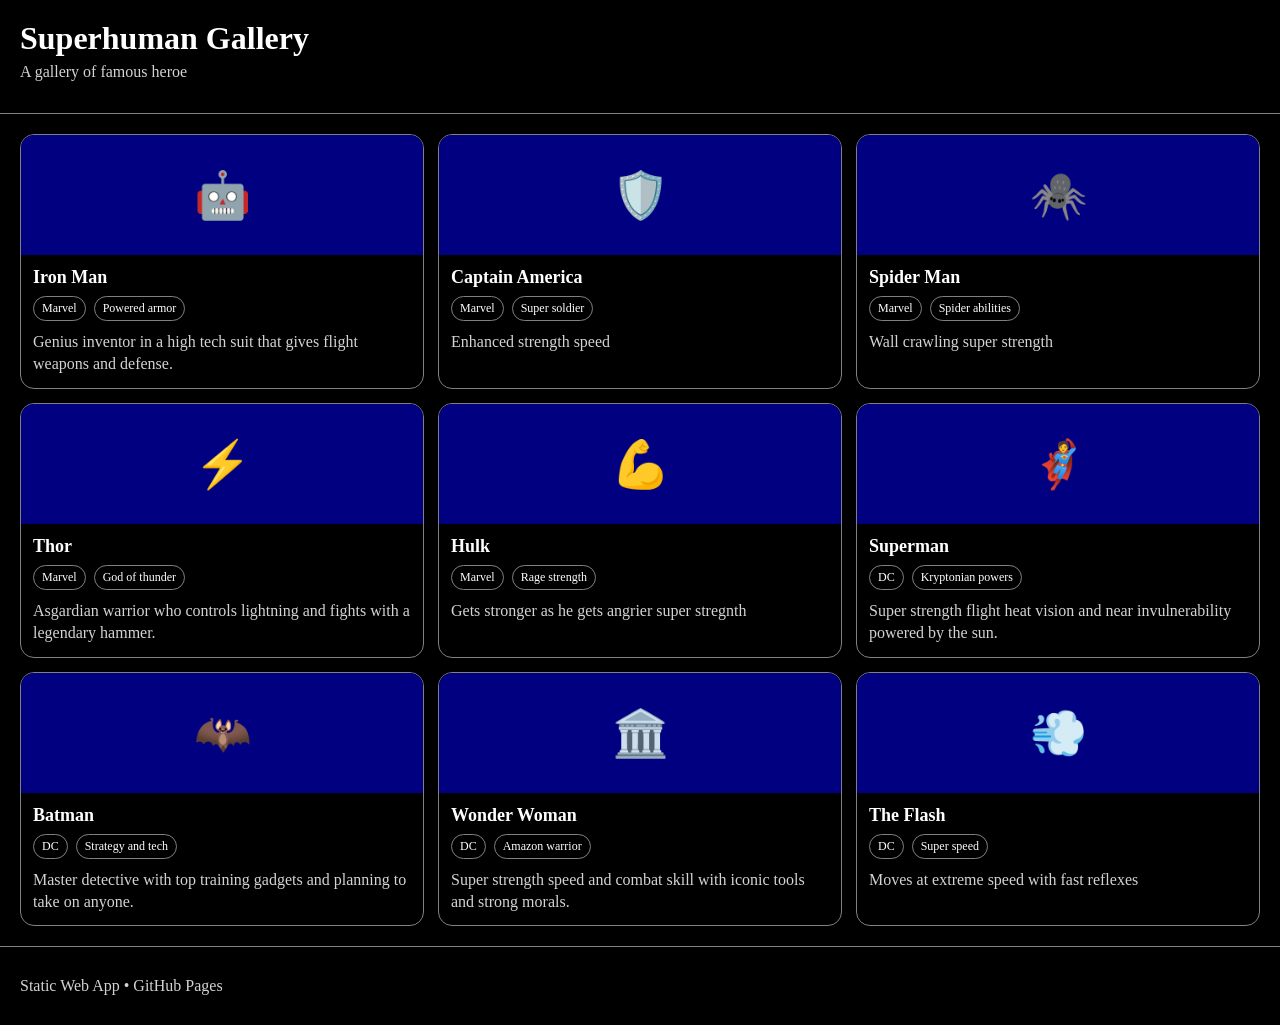
==== index.html @ f61ca743 "superhuman gallery" ====
<!doctype html>
<html lang="en">
<head>
  <meta charset="UTF-8" />
  <meta name="viewport" content="width=device-width, initial-scale=1.0" />
  <title>Superhuman Gallery</title>
  <link rel="stylesheet" href="styles.css" />
</head>
<body>
  <header class="header">
    <h1>Superhuman Gallery</h1>
    <p class="sub">A gallery of famous heroe</p>
  </header>

  <main class="main">
    <div id="grid" class="grid"></div>
  </main>

  <footer class="footer">
    <p>Static Web App • GitHub Pages</p>
  </footer>

  <script src="script.js"></script>
</body>
</html>
---- styles.css ----
*{
  box-sizing:border-box;
}

body{
  margin:0;
  background: black;
  color: white;
}

.header{
  padding: 20px;
  border-bottom: 1px solid gray;
}

.header h1{
  margin: 0 0 6px 0;
  font-size: 32px;
}

.sub{
  margin: 0 0 12px 0;
  color: lightgray;
}

.search{
  width: 100%;
  max-width: 420px;
  padding: 10px;
  border-radius: 10px;
  border: 1px solid gray;
  background: white;
  color: black;
}

.main{
  padding: 20px;
}

.grid{
  display: grid;
  grid-template-columns: repeat(3, 1fr);
  gap: 14px;
}

@media (max-width: 900px){
  .grid{
    grid-template-columns: repeat(2, 1fr);
  }
}

@media (max-width: 560px){
  .grid{
    grid-template-columns: 1fr;
  }
}

.card{
  border: 1px solid gray;
  border-radius: 14px;
  overflow: hidden;
  background: #fff0; 
}

.thumb{
  height: 120px;
  display: flex;
  align-items: center;
  justify-content: center;
  background: navy;
  font-size: 46px;
}

.content{
  padding: 12px;
}

.name{
  margin: 0 0 8px 0;
  font-size: 18px;
}

.tags{
  display:flex;
  gap:8px;
  flex-wrap:wrap;
  margin-bottom:10px;
}

.tag{
  border: 1px solid gray;
  border-radius: 999px;
  padding: 4px 8px;
  font-size: 12px;
  color: white;
}

.desc{
  margin: 0;
  color: lightgray;
  line-height: 1.4;
}

.footer{
  padding: 14px 20px;
  border-top: 1px solid gray;
  color: lightgray;
}
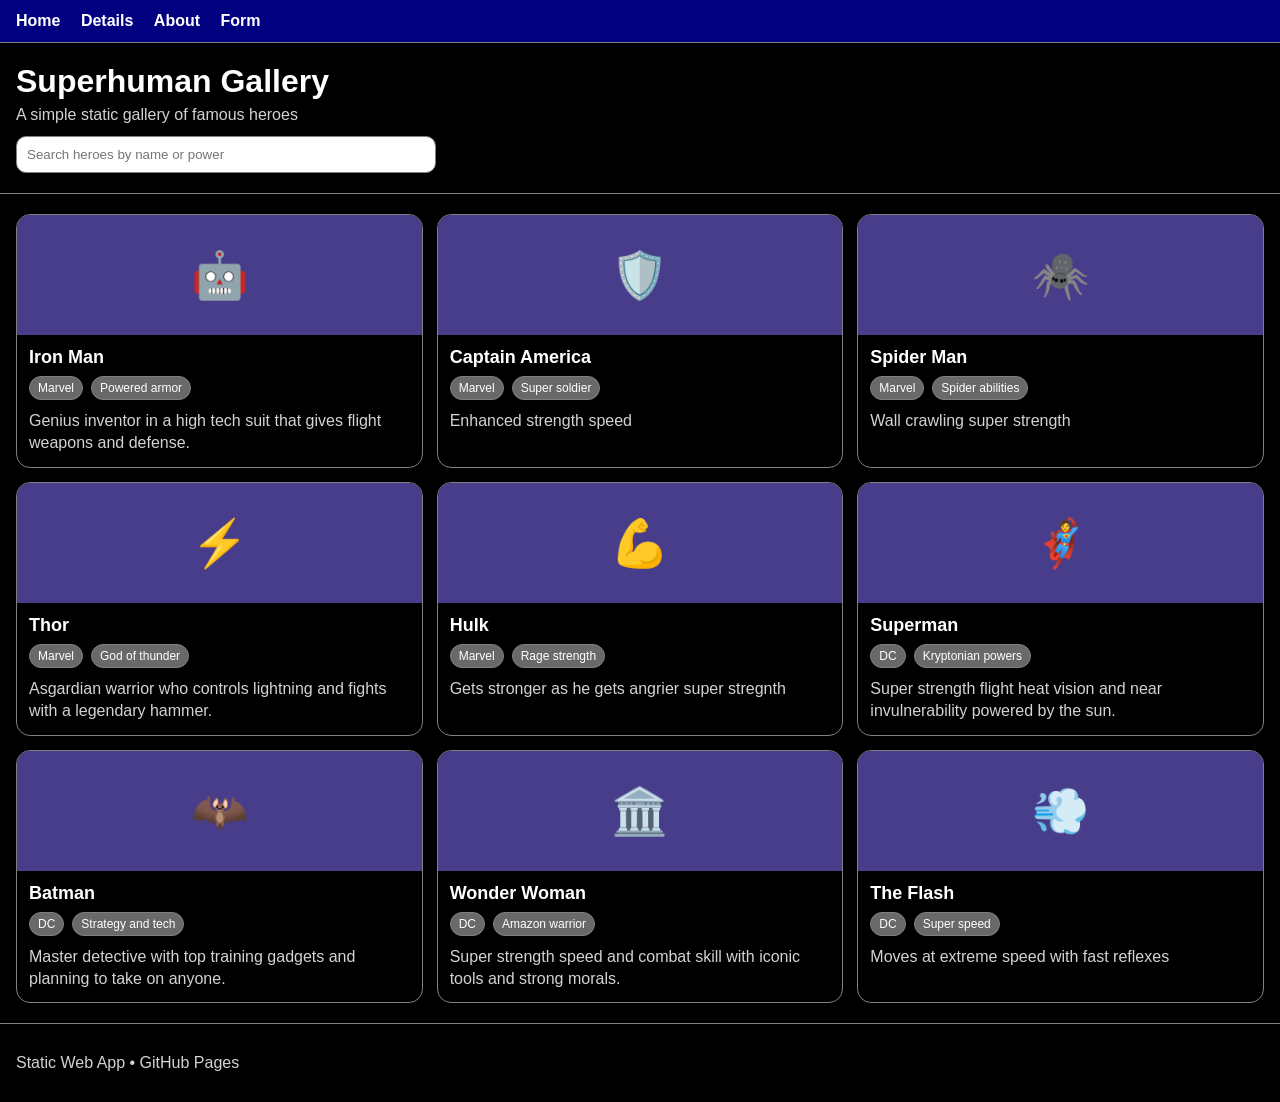
==== commit fc78ba7e: "was missing files for some reason" ====
--- a/index.html
+++ b/index.html
@@ -7,9 +7,19 @@
   <link rel="stylesheet" href="styles.css" />
 </head>
 <body>
+
+  <nav class="nav">
+    <a href="index.html">Home</a>
+    <a href="details.html">Details</a>
+    <a href="about.html">About</a>
+    <a href="form.html">Form</a>
+  </nav>
+
   <header class="header">
     <h1>Superhuman Gallery</h1>
-    <p class="sub">A gallery of famous heroe</p>
+    <p class="sub">A simple static gallery of famous heroes</p>
+
+    <input id="search" class="search" type="text" placeholder="Search heroes by name or power" />
   </header>
 
   <main class="main">
--- a/styles.css
+++ b/styles.css
@@ -1,15 +1,33 @@
 *{
-  box-sizing:border-box;
+  box-sizing: border-box;
 }
 
 body{
-  margin:0;
+  margin: 0;
+  font-family: Arial, Helvetica, sans-serif;
   background: black;
   color: white;
 }
 
+.nav{
+  background: navy;
+  padding: 12px 16px;
+  border-bottom: 1px solid gray;
+}
+
+.nav a{
+  color: white;
+  text-decoration: none;
+  margin-right: 16px;
+  font-weight: bold;
+}
+
+.nav a:hover{
+  text-decoration: underline;
+}
+
 .header{
-  padding: 20px;
+  padding: 20px 16px;
   border-bottom: 1px solid gray;
 }
 
@@ -34,7 +52,7 @@
 }
 
 .main{
-  padding: 20px;
+  padding: 20px 16px;
 }
 
 .grid{
@@ -59,7 +77,7 @@
   border: 1px solid gray;
   border-radius: 14px;
   overflow: hidden;
-  background: #fff0; 
+  background: transparent;
 }
 
 .thumb{
@@ -67,7 +85,7 @@
   display: flex;
   align-items: center;
   justify-content: center;
-  background: navy;
+  background: darkslateblue;
   font-size: 46px;
 }
 
@@ -81,10 +99,10 @@
 }
 
 .tags{
-  display:flex;
-  gap:8px;
-  flex-wrap:wrap;
-  margin-bottom:10px;
+  display: flex;
+  gap: 8px;
+  flex-wrap: wrap;
+  margin-bottom: 10px;
 }
 
 .tag{
@@ -93,6 +111,7 @@
   padding: 4px 8px;
   font-size: 12px;
   color: white;
+  background: dimgray;
 }
 
 .desc{
@@ -102,7 +121,8 @@
 }
 
 .footer{
-  padding: 14px 20px;
+  padding: 14px 16px;
   border-top: 1px solid gray;
   color: lightgray;
 }
+
